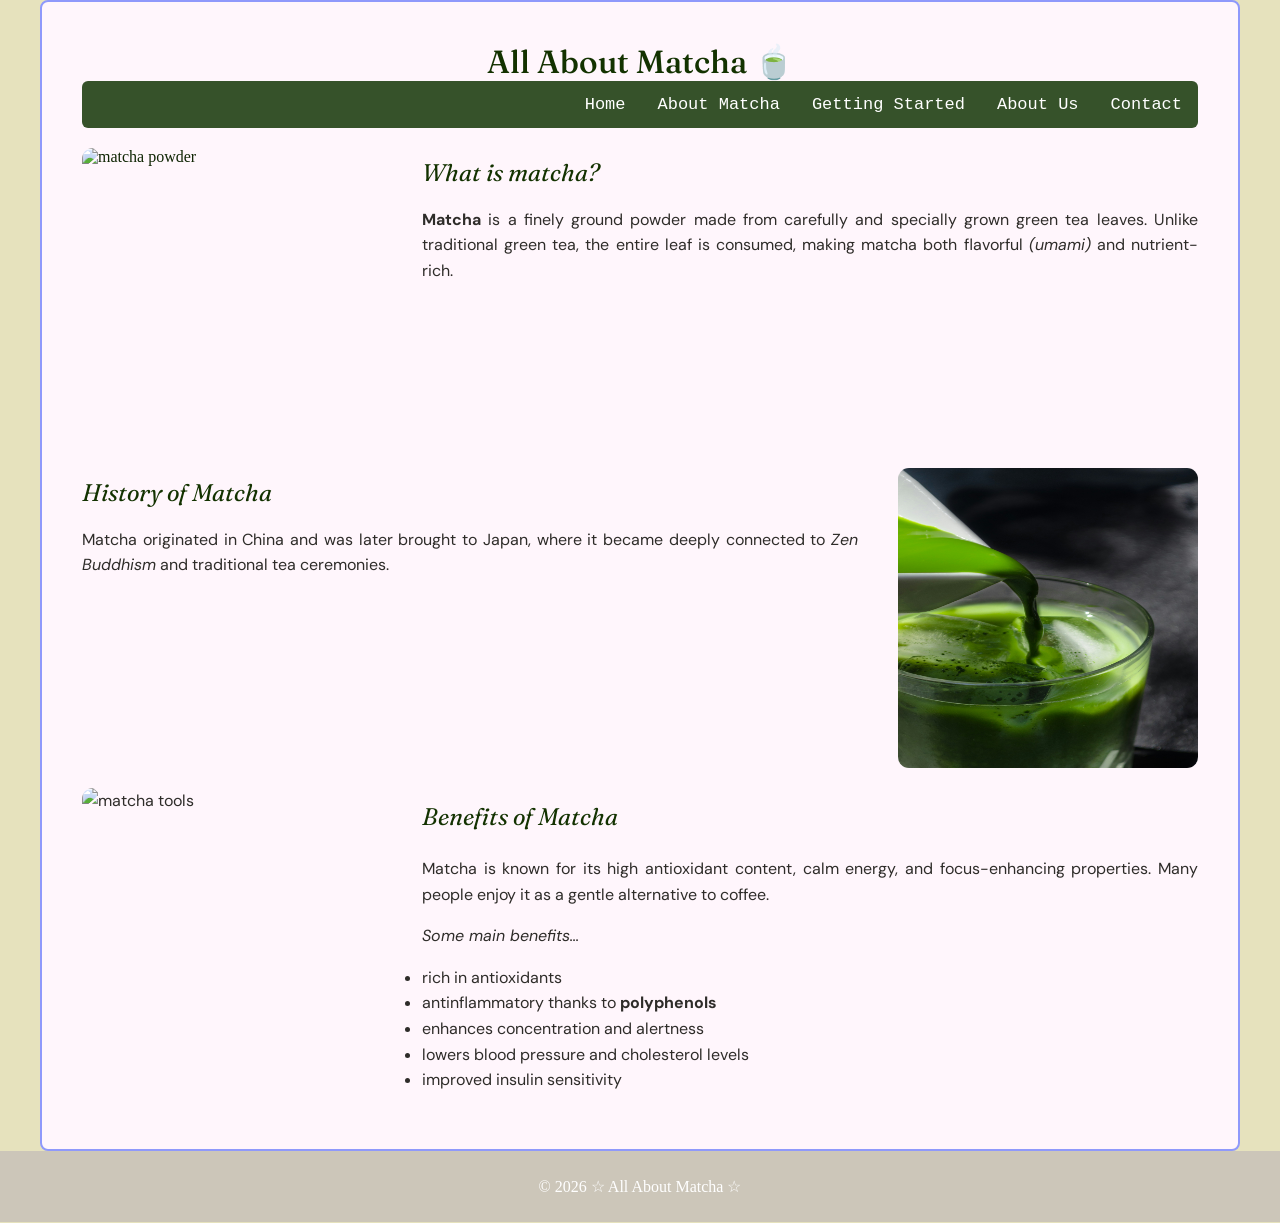
==== about-matcha.html @ 8c96eb94 "tables, lists, and js" ====
<!doctype html>
<html>
<head>
<meta charset="utf-8">
<title>All About Matcha ☆</title>
<link href="first.css" rel="stylesheet" type="text/css">
</head>

<!--source code for google font-->
<link rel="preconnect" href="https://fonts.googleapis.com">
<link rel="preconnect" href="https://fonts.gstatic.com" crossorigin>
<link href="https://fonts.googleapis.com/css2?family=Fraunces:ital,opsz,wght@0,9..144,100..900;1,9..144,100..900&display=swap" rel="stylesheet">
	
<link rel="preconnect" href="https://fonts.googleapis.com">
<link rel="preconnect" href="https://fonts.gstatic.com" crossorigin>
<link href="https://fonts.googleapis.com/css2?family=DM+Sans:ital,opsz,wght@0,9..40,100..1000;1,9..40,100..1000&display=swap" rel="stylesheet">

<body>
	
	<div id="container">
		
		<header>
			<h1>All About Matcha &#127861;</h1>
			
		<!--navigation bar-->
		<div class= "topnav">
			<a href="contact.html">Contact</a>
			<a href="about-us.html">About Us</a>
			<a href="getting-started.html">Getting Started</a>
			<a href="about-matcha.html">About Matcha</a>
			<a href="index.html">Home</a>
		</div>
		</header>
		
		<!--what is matcha?-->
		<section class="intro">
			<img class="img-left" src="images/matcha_powder.jpg" alt="matcha powder">
			<div class="text">
				<h2>What is matcha?</h2>
				<p>
					<strong>Matcha</strong> is a finely ground powder made from carefully and specially grown green tea leaves. 
					Unlike traditional green tea, the entire leaf is consumed, making matcha both flavorful <em>(umami)</em> and nutrient-rich.
				</p>
			</div>
			<div class="clear"></div>
		</section>
		
		<!--history-->
		<section class="history">
		<img class="img-right" src="images/pouring_matcha.jpg" alt="person pouring matcha into a cup">
			<div class="text">
				<h2>History of Matcha</h2>
				<p>
					Matcha originated in China and was later brought to Japan, where it became deeply connected to <em>Zen Buddhism</em> and 
					traditional tea ceremonies.
				</p>
			</div>
			<div class="clear"></div>
		</section>
		
		<!--benefits-->
		<section class="benefits">
		<img class="img-left" src="images/matcha_tools.jpg" alt="matcha tools" usemap="#benefits">
			<map name="benefits">
			<area shape="rect" coords="167,216,361,362" href="getting-started.html">
			</map>
			<div class="text">
				<h2>Benefits of Matcha</h2>
				<p>
					Matcha is known for its high antioxidant content, calm energy, and focus-enhancing properties.
					Many people enjoy it as a gentle alternative to coffee.
				</p>
				
				<ul class="benefits">
					<p><i>Some main benefits...</i></p>
					<li>rich in antioxidants</li>
					<li>antinflammatory thanks to <b>polyphenols</b></li>
					<li>enhances concentration and alertness</li>
					<li>lowers blood pressure and cholesterol levels</li>
					<li>improved insulin sensitivity</li>
				
				</ul>
			</div>
		</section>
		
	</div>
	
	<!--footer-->
		<footer>
			<p>&copy; 2026 ☆ All About Matcha ☆</p>
		</footer>
	
</body>
</html>
---- first.css ----
@charset "utf-8";
/* CSS Document */
*{
	box-sizing: border-box;
}
html, body {
  height: 100%;
  margin: 0;
}
body {
	background-color: #E6E2BD;
	color: #0F2503;	
}

/*containers*/
#container {
	width: 1200px;
	margin: 0 auto;
	background-color: #FFF6FC;
	border: 2px solid #8F99FB;
	border-radius: 8px;
	padding: 40px;
}

/*main heading*/
h1 {
	font-family: "Fraunces", serif;
  font-optical-sizing: auto;
  font-weight: 500;
  font-style: normal;
  font-variation-settings:
    "SOFT" 0,
    "WONK" 0;
	text-align: center;
	color: #133200;
}

.subtitle {
	font-family: "DM Sans", sans-serif;
  	font-optical-sizing: auto;
  	font-weight: 333px;
  	font-style: italic;
	color: #2E2C29;
}

/*headings*/
h2, h3 {
  font-family: "Fraunces", serif;
  font-optical-sizing: auto;
  font-weight: 390;
  font-style: italic;
  font-variation-settings:
    "SOFT" 0,
    "WONK" 0;
	text-align: left;
	color: #133200;
	padding-top: 10px
}

/*body paragraphs*/
section p {
  	font-family: "DM Sans", sans-serif;
  	font-optical-sizing: auto;
  	font-weight: 333px;
  	font-style: normal;
	line-height: 1.6;
	text-align: justify;
	color: #2E2C29;
}

/*header*/
header {
	font-family: "Andale Mono", monospace;
	text-align: center;
}

header > h1 {
	margin: 0;
}

.subtitle {
	color: #000000;
	display: none;
}

header:hover .subtitle {
    display: block;
}

/*navigation bar*/
.topnav {
  background-color: #36522A;
  overflow: hidden;
	border-radius: 6px;
}

.topnav a:link {
 	float: right;
 	color: #FFF;
 	text-align: center;
 	padding: 14px 16px;
 	text-decoration: none;
	font-family: "Andale Mono", monospace;
 	font-size: 17px;
}

/*change the color of links on hover */
.topnav a:hover {
  background-color: #8F99FB;
  color: #FFF;
}

/*add a color to the active/current link */
.topnav a:active {
  background-color: #0F2503;
  color: white;
}

/*how the link will look when visited*/
.topnav a:visited {
	color: #FFDCE2;
}


/*images (layout and size)*/
.img-left {
	float: left;
	width: 300px;
	height: 300px;
	margin-right: 40px;
	border-radius: 11px;
	border: hidden;
}

.img-right {
	float: right;
	width: 300px;
	height: 300px;
	margin-left: 40px;
	border-radius: 11px;
	border: hidden;	
}

/*benefits list*/
.benefits {
	font-family: "DM Sans", sans-serif;
  	font-optical-sizing: auto;
  	font-weight: 333px;
  	font-style: normal;
	line-height: 1.6;
	text-align: justify;
	color: #2E2C29;
}

/*footer*/
footer {
	position: relative;
    text-align: center;
    border-top: 2px;
    padding-top: 10px;
	padding-bottom: 10px;
    background-color: #CCC6B9;
    color: #FFF;
}

/*clear floats*/
.clear {
	clear: both;
}
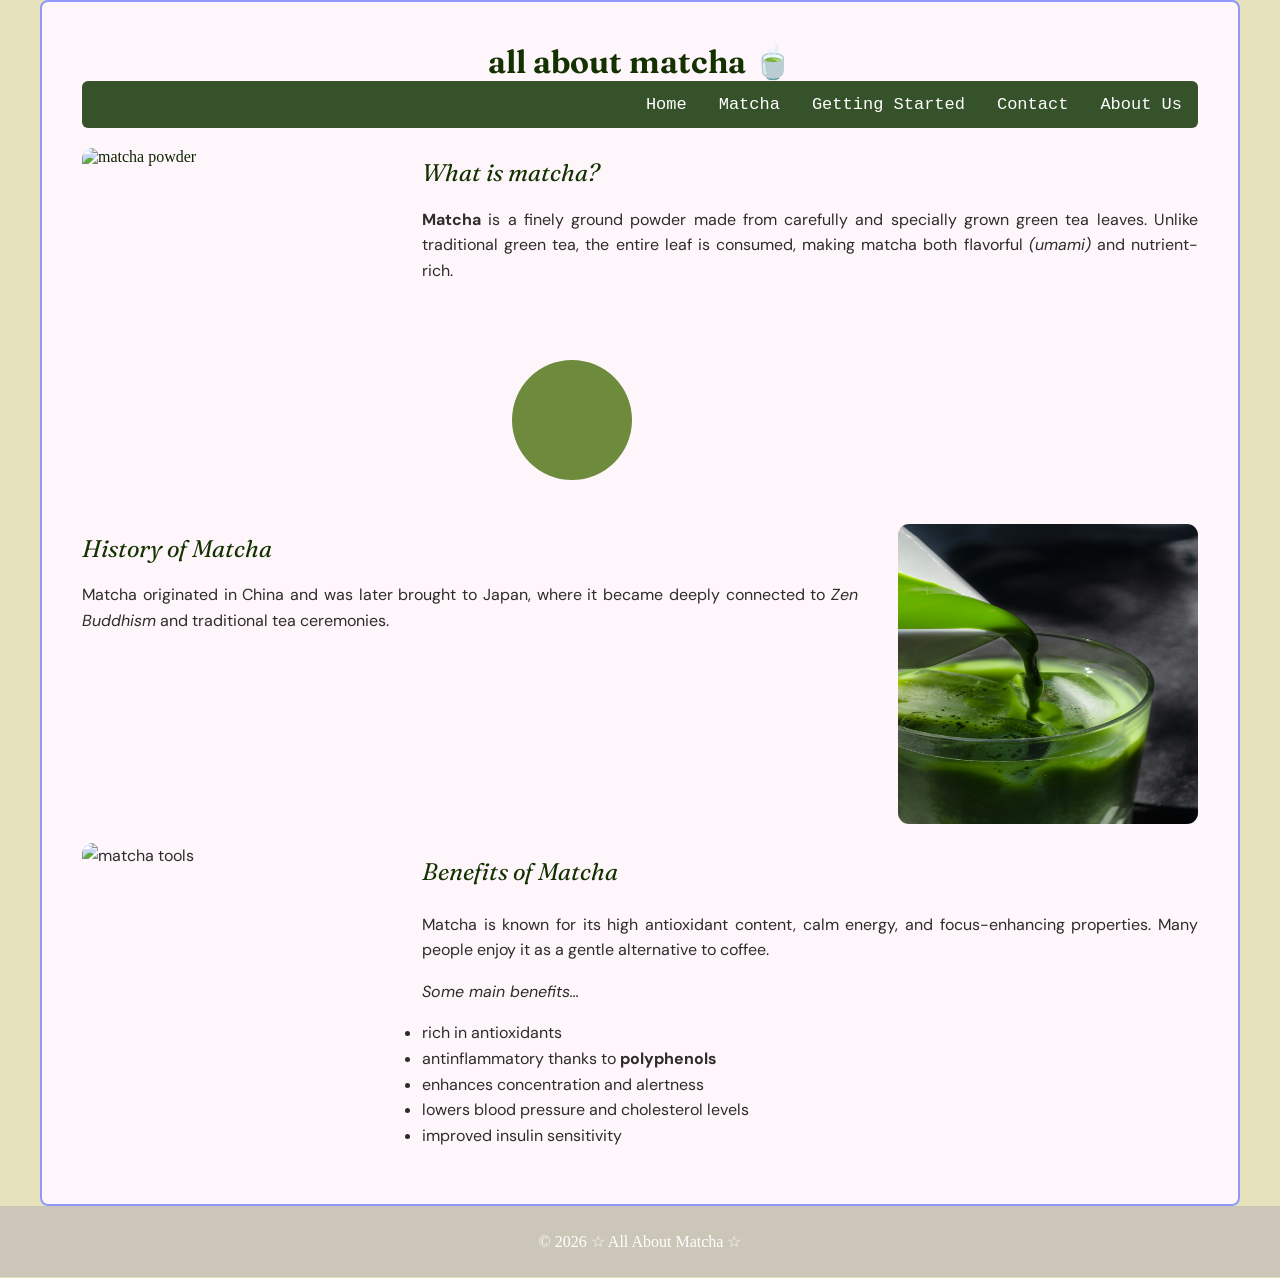
==== commit 23e55743: "form, media, and canvas added a contact form, some media, and a canvas shape" ====
--- a/about-matcha.html
+++ b/about-matcha.html
@@ -20,16 +20,17 @@
 	<div id="container">
 		
 		<header>
-			<h1>All About Matcha &#127861;</h1>
+			<h1>all about matcha &#127861;</h1>
 			
 		<!--navigation bar-->
 		<div class= "topnav">
+			<a href="index.html">Home</a>
+			<a href="about-matcha.html">Matcha</a>
+			<a href="getting-started.html">Getting Started</a>			
 			<a href="contact.html">Contact</a>
 			<a href="about-us.html">About Us</a>
-			<a href="getting-started.html">Getting Started</a>
-			<a href="about-matcha.html">About Matcha</a>
-			<a href="index.html">Home</a>
 		</div>
+			
 		</header>
 		
 		<!--what is matcha?-->
@@ -41,8 +42,12 @@
 					<strong>Matcha</strong> is a finely ground powder made from carefully and specially grown green tea leaves. 
 					Unlike traditional green tea, the entire leaf is consumed, making matcha both flavorful <em>(umami)</em> and nutrient-rich.
 				</p>
+				
+				<canvas id="matchaCanvas" width="300" height="200"></canvas>
+				
 			</div>
 			<div class="clear"></div>
+
 		</section>
 		
 		<!--history-->
@@ -90,5 +95,7 @@
 			<p>&copy; 2026 ☆ All About Matcha ☆</p>
 		</footer>
 	
+	<script src="matcha.js"></script>
+	
 </body>
 </html>
--- a/first.css
+++ b/first.css
@@ -26,21 +26,13 @@
 h1 {
 	font-family: "Fraunces", serif;
   font-optical-sizing: auto;
-  font-weight: 500;
+  font-weight: 650;
   font-style: normal;
   font-variation-settings:
     "SOFT" 0,
     "WONK" 0;
 	text-align: center;
 	color: #133200;
-}
-
-.subtitle {
-	font-family: "DM Sans", sans-serif;
-  	font-optical-sizing: auto;
-  	font-weight: 333px;
-  	font-style: italic;
-	color: #2E2C29;
 }
 
 /*headings*/
@@ -89,9 +81,14 @@
 
 /*navigation bar*/
 .topnav {
-  background-color: #36522A;
-  overflow: hidden;
+ 	background-color: #36522A;
+ 	overflow: hidden;
+	margin-left: auto;
 	border-radius: 6px;
+	
+	
+	display: flex;
+ 	justify-content: flex-end;
 }
 
 .topnav a:link {
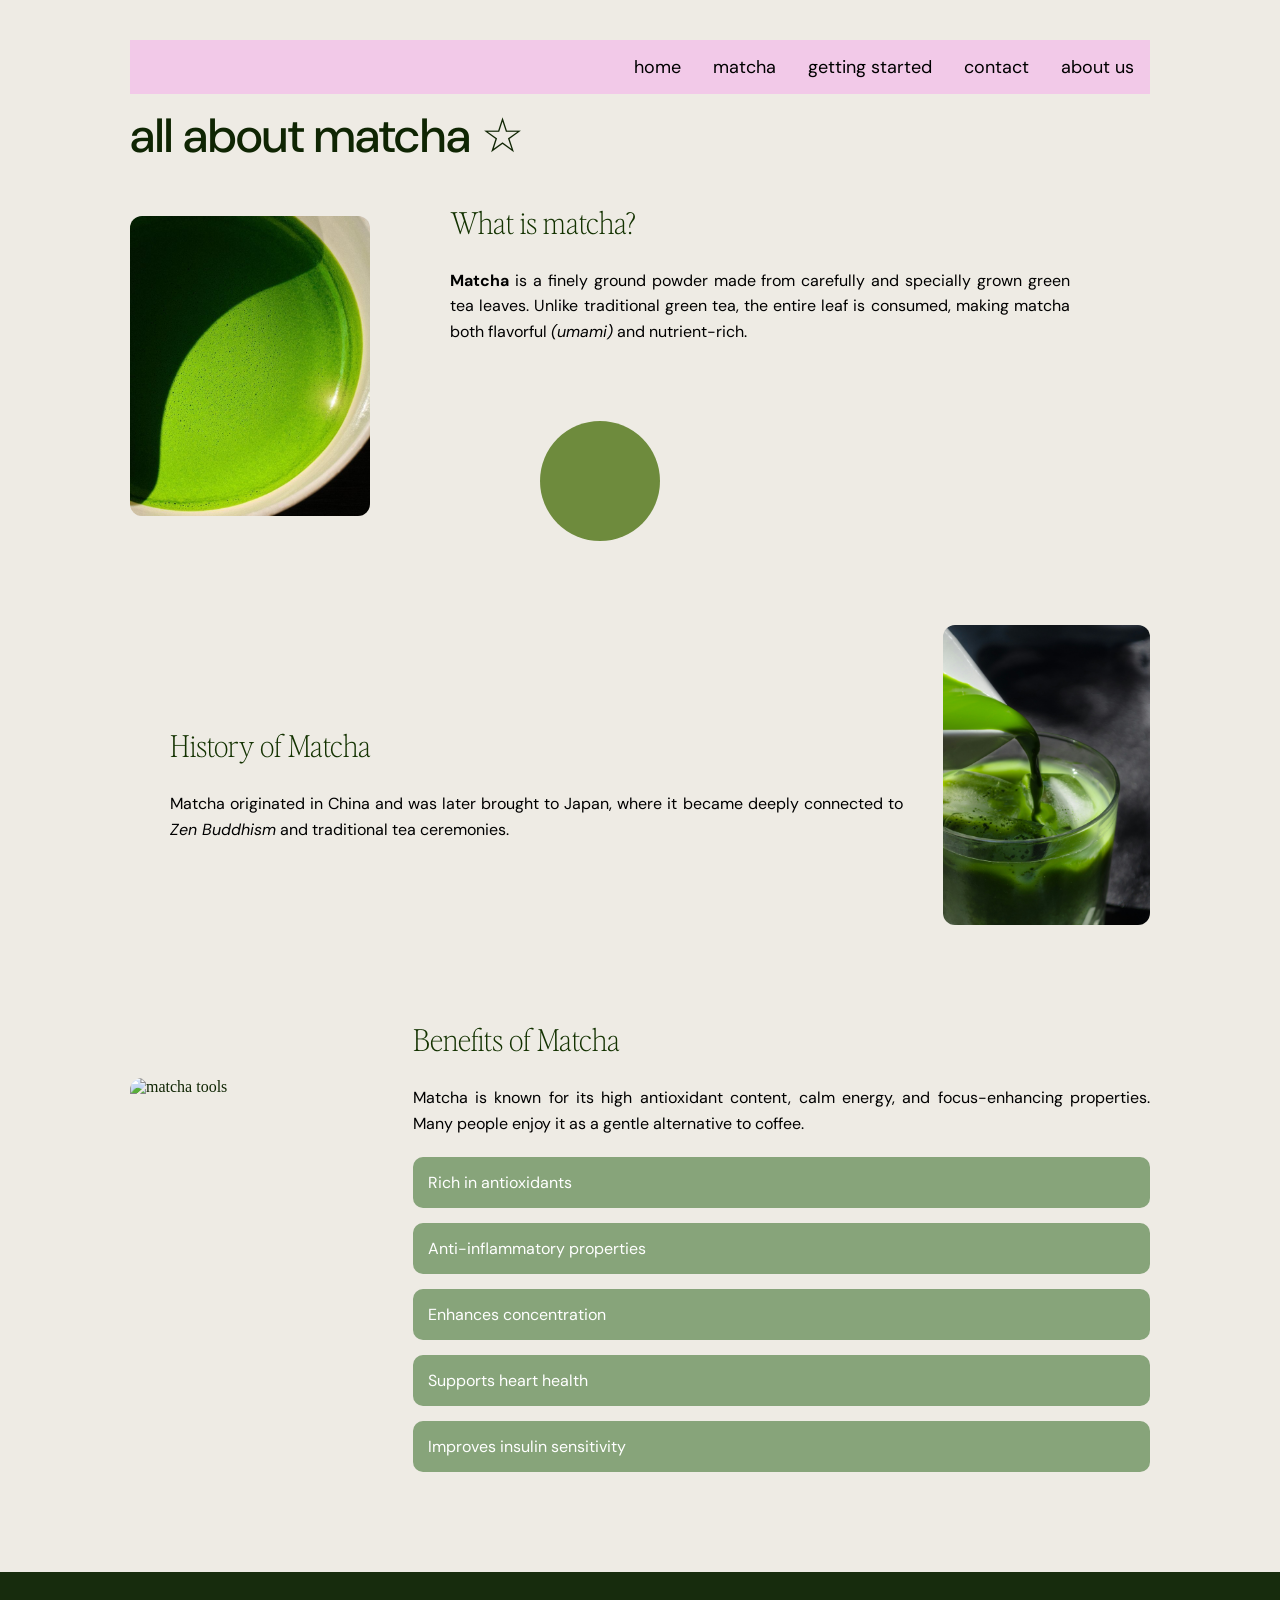
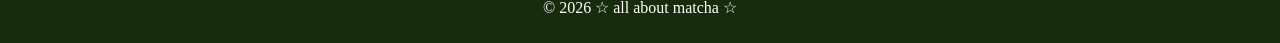
==== commit 264dd4dc: "api's and queries responsiveness, media queries, api's, and visual design/layout" ====
--- a/about-matcha.html
+++ b/about-matcha.html
@@ -2,7 +2,7 @@
 <html>
 <head>
 <meta charset="utf-8">
-<title>All About Matcha ☆</title>
+<title>all about matcha ☆</title>
 <link href="first.css" rel="stylesheet" type="text/css">
 </head>
 
@@ -20,22 +20,23 @@
 	<div id="container">
 		
 		<header>
-			<h1>all about matcha &#127861;</h1>
 			
 		<!--navigation bar-->
 		<div class= "topnav">
-			<a href="index.html">Home</a>
-			<a href="about-matcha.html">Matcha</a>
-			<a href="getting-started.html">Getting Started</a>			
-			<a href="contact.html">Contact</a>
-			<a href="about-us.html">About Us</a>
+			<a href="index.html">home</a>
+			<a href="about-matcha.html">matcha</a>
+			<a href="getting-started.html">getting started</a>			
+			<a href="contact.html">contact</a>
+			<a href="about-us.html">about us</a>
 		</div>
+			
+			<h1>all about matcha ☆</h1>
 			
 		</header>
 		
 		<!--what is matcha?-->
 		<section class="intro">
-			<img class="img-left" src="images/matcha_powder.jpg" alt="matcha powder">
+			<img class="img-left" src="images/beautiful-matcha.jpg" alt="matcha microfoam">
 			<div class="text">
 				<h2>What is matcha?</h2>
 				<p>
@@ -64,7 +65,7 @@
 		</section>
 		
 		<!--benefits-->
-		<section class="benefits">
+		<section class="benefits-section">
 		<img class="img-left" src="images/matcha_tools.jpg" alt="matcha tools" usemap="#benefits">
 			<map name="benefits">
 			<area shape="rect" coords="167,216,361,362" href="getting-started.html">
@@ -76,15 +77,14 @@
 					Many people enjoy it as a gentle alternative to coffee.
 				</p>
 				
-				<ul class="benefits">
-					<p><i>Some main benefits...</i></p>
-					<li>rich in antioxidants</li>
-					<li>antinflammatory thanks to <b>polyphenols</b></li>
-					<li>enhances concentration and alertness</li>
-					<li>lowers blood pressure and cholesterol levels</li>
-					<li>improved insulin sensitivity</li>
-				
-				</ul>
+				<div class="benefits-grid">
+  					<div class="benefit-card">Rich in antioxidants</div>
+  					<div class="benefit-card">Anti-inflammatory properties</div>
+  					<div class="benefit-card">Enhances concentration</div>
+  					<div class="benefit-card">Supports heart health</div>
+  					<div class="benefit-card">Improves insulin sensitivity</div>
+				</div>
+
 			</div>
 		</section>
 		
@@ -92,7 +92,7 @@
 	
 	<!--footer-->
 		<footer>
-			<p>&copy; 2026 ☆ All About Matcha ☆</p>
+			<p>&copy; 2026 ☆ all about matcha ☆</p>
 		</footer>
 	
 	<script src="matcha.js"></script>
--- a/first.css
+++ b/first.css
@@ -1,5 +1,10 @@
 @charset "utf-8";
 /* CSS Document */
+
+/*custom font*/
+ @font-face { font-family: "Editors Note Text"; src: url("fonts/Editor'sNoteText-Thin.otf"); } 
+ @font-face { font-family: "Editors Note Text"; font-weight: thin; src: url("fonts/Editor'sNoteText-Thin.otf");}
+
 *{
 	box-sizing: border-box;
 }
@@ -8,39 +13,37 @@
   margin: 0;
 }
 body {
-	background-color: #E6E2BD;
+	background-color: #EEEBE4;
 	color: #0F2503;	
 }
 
 /*containers*/
 #container {
-	width: 1200px;
+	max-width: 1100px;
 	margin: 0 auto;
-	background-color: #FFF6FC;
-	border: 2px solid #8F99FB;
+	background-color: transparent;
+	border: none;
 	border-radius: 8px;
 	padding: 40px;
 }
 
 /*main heading*/
 h1 {
-	font-family: "Fraunces", serif;
+	font-family: "DM Sans", sans-serif;
   font-optical-sizing: auto;
-  font-weight: 650;
+  font-weight: 500;
   font-style: normal;
-  font-variation-settings:
-    "SOFT" 0,
-    "WONK" 0;
-	text-align: center;
-	color: #133200;
+	text-align: left;
+	padding-top: 10px
 }
 
 /*headings*/
 h2, h3 {
-  font-family: "Fraunces", serif;
+  font-family: "Editors Note Text", "Fraunces", serif;
   font-optical-sizing: auto;
   font-weight: 390;
-  font-style: italic;
+  font-style: normal;
+	font-size: 30px;
   font-variation-settings:
     "SOFT" 0,
     "WONK" 0;
@@ -57,7 +60,7 @@
   	font-style: normal;
 	line-height: 1.6;
 	text-align: justify;
-	color: #2E2C29;
+	color: black;
 }
 
 /*header*/
@@ -81,30 +84,30 @@
 
 /*navigation bar*/
 .topnav {
- 	background-color: #36522A;
+ 	background-color: #F2C9E8;
  	overflow: hidden;
 	margin-left: auto;
-	border-radius: 6px;
+	border-radius: none;
 	
 	
 	display: flex;
+	flex-direction: row;
  	justify-content: flex-end;
 }
 
 .topnav a:link {
- 	float: right;
- 	color: #FFF;
+ 	color: black;
  	text-align: center;
- 	padding: 14px 16px;
+ 	padding: 15px 16px;
  	text-decoration: none;
-	font-family: "Andale Mono", monospace;
- 	font-size: 17px;
+	font-family: "DM Sans", sans-serif;
+ 	font-size: 18px;
 }
 
 /*change the color of links on hover */
 .topnav a:hover {
-  background-color: #8F99FB;
-  color: #FFF;
+	color: black;
+	text-decoration: underline;
 }
 
 /*add a color to the active/current link */
@@ -115,39 +118,48 @@
 
 /*how the link will look when visited*/
 .topnav a:visited {
-	color: #FFDCE2;
-}
-
-
-/*images (layout and size)*/
-.img-left {
-	float: left;
+	color: black;
+	text-decoration: underline;
+}
+
+/*images and text (layout and size)*/
+.intro,
+.history,
+.benefits-section {
+	display: flex;
+	align-items: center;
+	gap: 40px;
+	margin-bottom: 60px;
+}
+
+.history {
+	flex-direction: row-reverse;
+}
+
+.intro img,
+.history img,
+.benefits-section img {
 	width: 300px;
 	height: 300px;
-	margin-right: 40px;
-	border-radius: 11px;
-	border: hidden;
-}
-
-.img-right {
-	float: right;
-	width: 300px;
-	height: 300px;
-	margin-left: 40px;
-	border-radius: 11px;
-	border: hidden;	
+	border-radius: 12px;
 }
 
 /*benefits list*/
-.benefits {
+.benefits-grid {
+	display: flex;
+	flex-direction: column;   /* COLUMN layout */
+	gap: 15px;
+	margin-top: 20px;
+}
+
+.benefit-card {
+	background-color: #87A47A;
+	color: white;
+	padding: 15px;
+	border-radius: 10px;
 	font-family: "DM Sans", sans-serif;
-  	font-optical-sizing: auto;
-  	font-weight: 333px;
-  	font-style: normal;
-	line-height: 1.6;
-	text-align: justify;
-	color: #2E2C29;
-}
+}
+
 
 /*footer*/
 footer {
@@ -156,9 +168,53 @@
     border-top: 2px;
     padding-top: 10px;
 	padding-bottom: 10px;
-    background-color: #CCC6B9;
+    background-color: #172C0D;
     color: #FFF;
 }
+
+/*mobile query*/
+@media (max-width: 600px) {
+  .topnav {
+    flex-direction: column;
+    align-items: center;
+    gap: 10px;
+  }
+
+  h1 {
+    font-size: 28px;
+  }
+
+  .img-center {
+    width: 100%;
+    height: auto;
+  }
+}
+
+/*tablet query*/
+@media (min-width: 768px) {
+  .intro {
+    flex-direction: row;
+    justify-content: center;
+    gap: 40px;
+    text-align: left;
+  }
+
+  .cta-heading {
+    justify-content: flex-start;
+  }
+}
+
+/*laptop or desktop query*/
+@media (min-width: 1024px) {
+  h1 {
+    font-size: 48px;
+  }
+
+  .intro {
+    gap: 80px;
+  }
+}
+
 
 /*clear floats*/
 .clear {
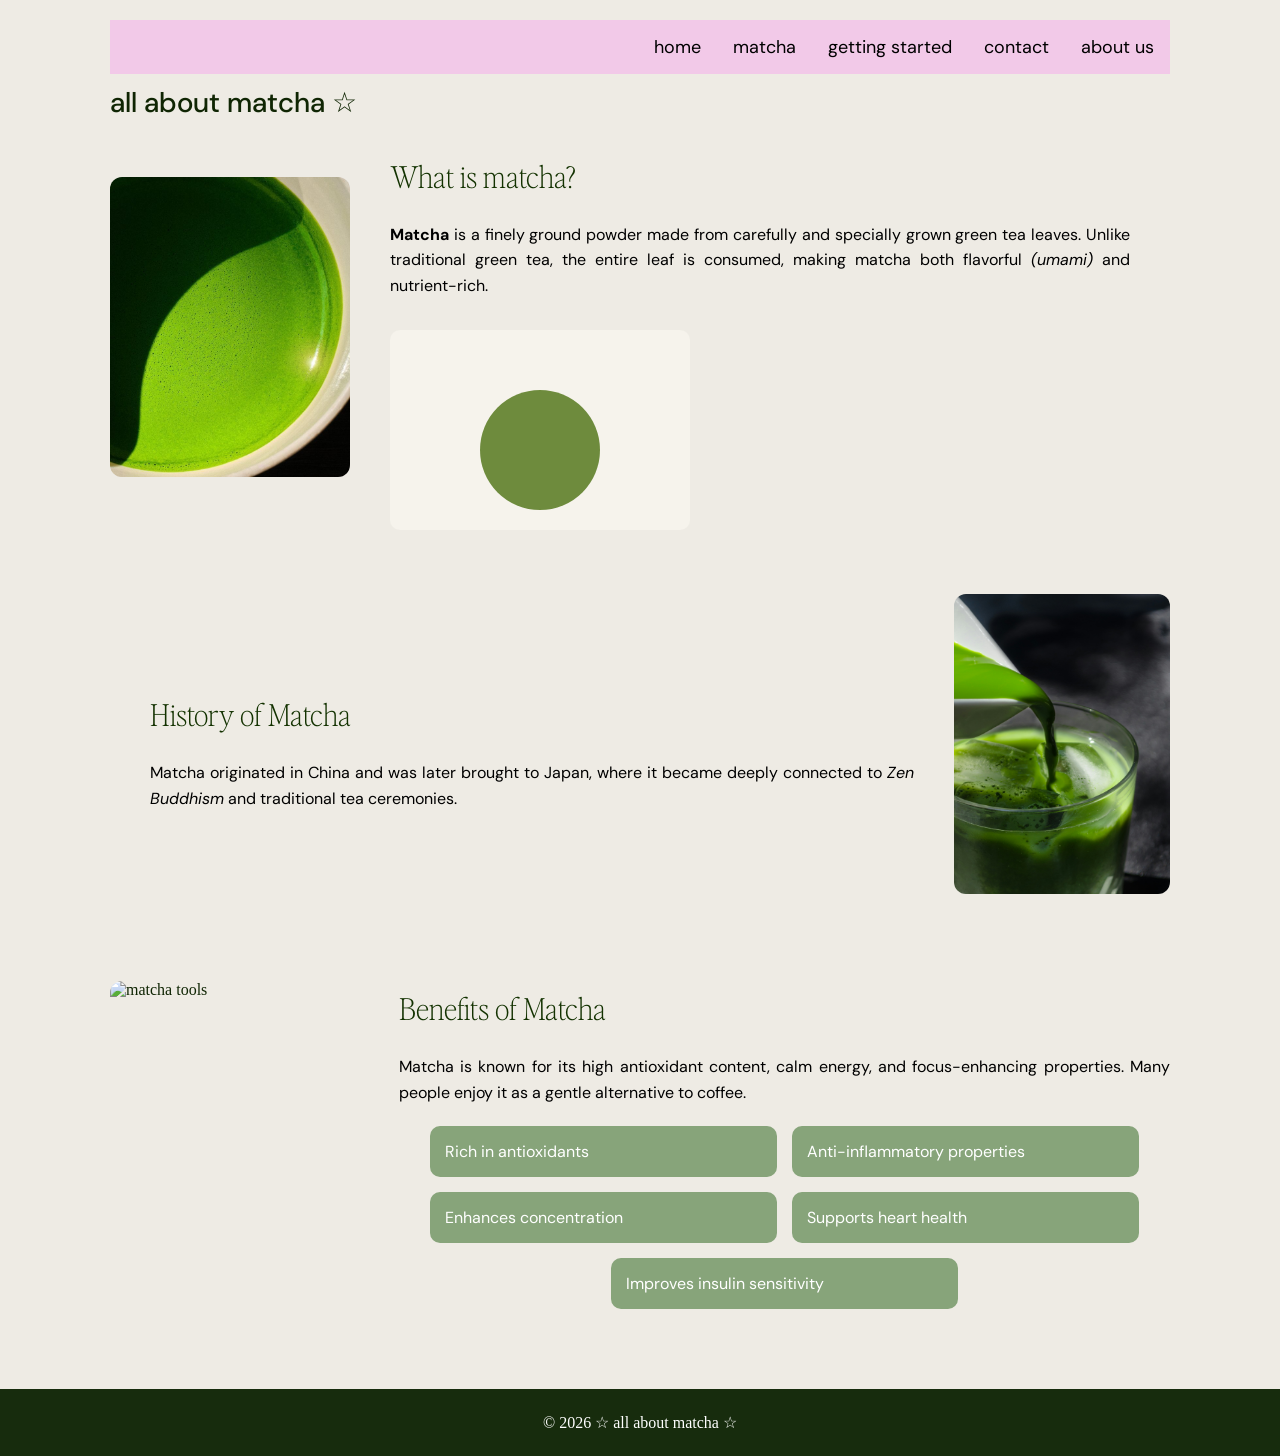
==== commit c116f965: "non-responsive fix some minor changes in layout and responsiveness that make a HUGE difference" ====
--- a/about-matcha.html
+++ b/about-matcha.html
@@ -2,6 +2,7 @@
 <html>
 <head>
 <meta charset="utf-8">
+	<meta name="viewport" content="width=device-width, initial-scale=1.0">
 <title>all about matcha ☆</title>
 <link href="first.css" rel="stylesheet" type="text/css">
 </head>
--- a/first.css
+++ b/first.css
@@ -24,7 +24,13 @@
 	background-color: transparent;
 	border: none;
 	border-radius: 8px;
-	padding: 40px;
+	padding: 20px;
+}
+
+canvas {
+  margin-top: 15px;
+  border-radius: 10px;
+  background-color: #F6F3EC;
 }
 
 /*main heading*/
@@ -166,19 +172,34 @@
 	position: relative;
     text-align: center;
     border-top: 2px;
-    padding-top: 10px;
-	padding-bottom: 10px;
+    padding-top: 8px;
+	padding-bottom: 8px;
     background-color: #172C0D;
     color: #FFF;
 }
 
 /*mobile query*/
 @media (max-width: 600px) {
-  .topnav {
+   .intro,
+  .history,
+  .benefits-section {
     flex-direction: column;
-    align-items: center;
-    gap: 10px;
-  }
+    text-align: center;
+  }
+
+  .intro img,
+  .history img,
+  .benefits-section img {
+    width: 100%;
+    height: auto;
+  }
+}
+
+@media (max-width: 600px) {
+  #container {
+    padding: 20px;
+  }
+}
 
   h1 {
     font-size: 28px;
@@ -186,9 +207,9 @@
 
   .img-center {
     width: 100%;
-    height: auto;
-  }
-}
+	max-width: 300px;
+	height: auto;
+  }
 
 /*tablet query*/
 @media (min-width: 768px) {
@@ -205,16 +226,29 @@
 }
 
 /*laptop or desktop query*/
-@media (min-width: 1024px) {
-  h1 {
-    font-size: 48px;
-  }
-
-  .intro {
-    gap: 80px;
-  }
-}
-
+@media (min-width: 768px) {
+  .benefits-grid {
+    flex-direction: row;
+    flex-wrap: wrap;
+    justify-content: center;
+  }
+
+  .benefit-card {
+    width: 45%;
+  }
+}
+
+@media (max-width: 600px) {
+  .topnav {
+    flex-direction: column;
+    align-items: center;
+  }
+
+  .topnav a {
+    padding: 10px;
+    width: 100%;
+  }
+}
 
 /*clear floats*/
 .clear {
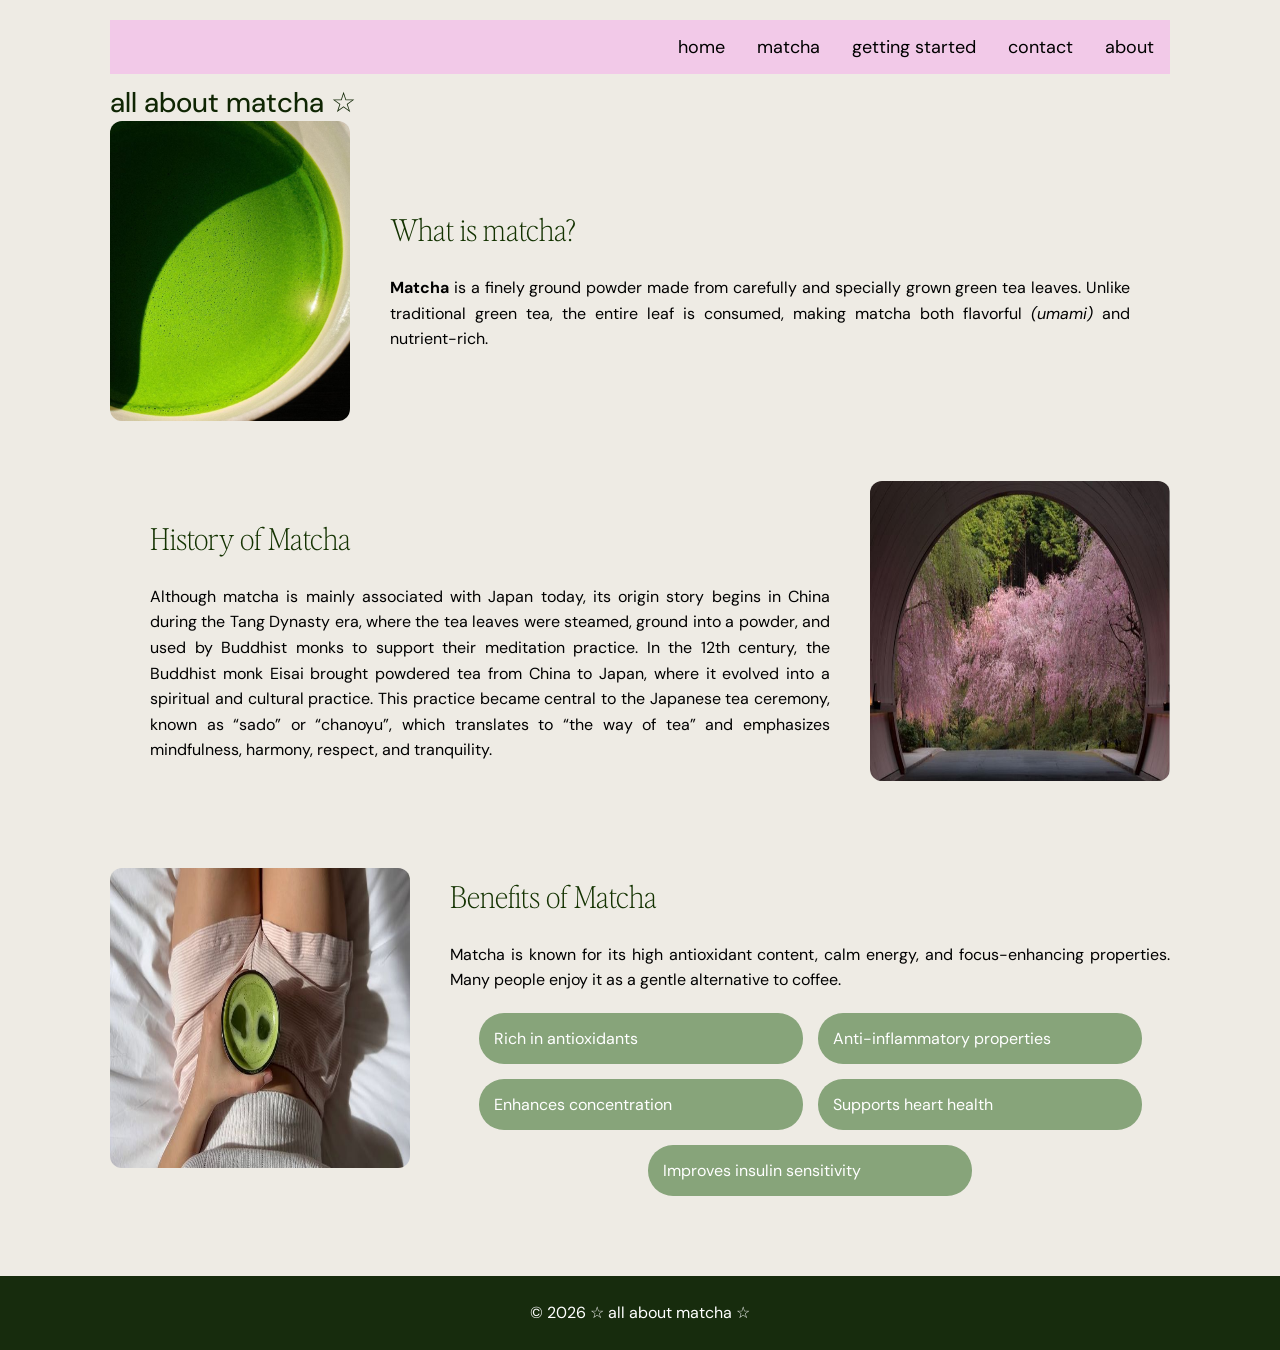
==== commit c8ae4179: "final draft 1 edited contact page and created about page." ====
--- a/about-matcha.html
+++ b/about-matcha.html
@@ -28,7 +28,7 @@
 			<a href="about-matcha.html">matcha</a>
 			<a href="getting-started.html">getting started</a>			
 			<a href="contact.html">contact</a>
-			<a href="about-us.html">about us</a>
+			<a href="about-us.html">about</a>
 		</div>
 			
 			<h1>all about matcha ☆</h1>
@@ -37,15 +37,13 @@
 		
 		<!--what is matcha?-->
 		<section class="intro">
-			<img class="img-left" src="images/beautiful-matcha.jpg" alt="matcha microfoam">
+			<img class="split-image" src="images/beautiful-matcha.jpg" alt="matcha microfoam">
 			<div class="text">
 				<h2>What is matcha?</h2>
 				<p>
 					<strong>Matcha</strong> is a finely ground powder made from carefully and specially grown green tea leaves. 
 					Unlike traditional green tea, the entire leaf is consumed, making matcha both flavorful <em>(umami)</em> and nutrient-rich.
 				</p>
-				
-				<canvas id="matchaCanvas" width="300" height="200"></canvas>
 				
 			</div>
 			<div class="clear"></div>
@@ -54,12 +52,11 @@
 		
 		<!--history-->
 		<section class="history">
-		<img class="img-right" src="images/pouring_matcha.jpg" alt="person pouring matcha into a cup">
+		<img class="split-image" src="images/jp-garden.jpg" alt="cherry blossom garden">
 			<div class="text">
 				<h2>History of Matcha</h2>
 				<p>
-					Matcha originated in China and was later brought to Japan, where it became deeply connected to <em>Zen Buddhism</em> and 
-					traditional tea ceremonies.
+					Although matcha is mainly associated with Japan today, its origin story begins in China during the Tang Dynasty era, where the tea leaves were steamed, ground into a powder, and used by Buddhist monks to support their meditation practice. In the 12th century, the Buddhist monk Eisai brought powdered tea from China to Japan, where it evolved into a spiritual and cultural practice.  This practice became central to the Japanese tea ceremony, known as “sado” or “chanoyu”, which translates to “the way of tea” and emphasizes mindfulness, harmony, respect, and tranquility. 
 				</p>
 			</div>
 			<div class="clear"></div>
@@ -67,10 +64,9 @@
 		
 		<!--benefits-->
 		<section class="benefits-section">
-		<img class="img-left" src="images/matcha_tools.jpg" alt="matcha tools" usemap="#benefits">
-			<map name="benefits">
-			<area shape="rect" coords="167,216,361,362" href="getting-started.html">
-			</map>
+			
+		<img class="spli-image" src="images/morning-matcha.jpg" alt="morning matcha" usemap="#benefits">
+			
 			<div class="text">
 				<h2>Benefits of Matcha</h2>
 				<p>
--- a/first.css
+++ b/first.css
@@ -37,7 +37,7 @@
 h1 {
 	font-family: "DM Sans", sans-serif;
   font-optical-sizing: auto;
-  font-weight: 500;
+  font-weight: 450;
   font-style: normal;
 	text-align: left;
 	padding-top: 10px
@@ -62,7 +62,7 @@
 section p {
   	font-family: "DM Sans", sans-serif;
   	font-optical-sizing: auto;
-  	font-weight: 333px;
+  	font-weight: 300px;
   	font-style: normal;
 	line-height: 1.6;
 	text-align: justify;
@@ -91,14 +91,11 @@
 /*navigation bar*/
 .topnav {
  	background-color: #F2C9E8;
- 	overflow: hidden;
-	margin-left: auto;
-	border-radius: none;
-	
 	
 	display: flex;
-	flex-direction: row;
  	justify-content: flex-end;
+	margin: 0;
+	padding: 0;
 }
 
 .topnav a:link {
@@ -150,6 +147,26 @@
 	border-radius: 12px;
 }
 
+.split {
+  display: flex;
+  align-items: center;
+  justify-content: space-between;
+  gap: 60px;
+  padding: 80px 20px;
+  max-width: 1100px;
+  margin: 0 auto;
+}
+
+.split img {
+  width: 100%;
+  max-width: 350px;
+  border-radius: 25px;
+}
+
+.split.reverse {
+  flex-direction: row-reverse;
+}
+
 /*benefits list*/
 .benefits-grid {
 	display: flex;
@@ -162,10 +179,20 @@
 	background-color: #87A47A;
 	color: white;
 	padding: 15px;
-	border-radius: 10px;
+	border-radius: 25px;
 	font-family: "DM Sans", sans-serif;
 }
 
+p {
+  	font-family: "DM Sans", sans-serif;
+  	font-optical-sizing: auto;
+	font-weight: 400;
+  	font-style: normal;
+	font-size: 16px;
+	line-height: 1.6;
+	text-align: center;
+	color: white;
+}
 
 /*footer*/
 footer {
@@ -178,6 +205,13 @@
     color: #FFF;
 }
 
+.footer {
+	color: white;
+	text-align: center;
+	padding-top: 10px;
+	padding-bottom: 10px;
+}
+
 /*mobile query*/
 @media (max-width: 600px) {
    .intro,
@@ -226,7 +260,7 @@
 }
 
 /*laptop or desktop query*/
-@media (min-width: 768px) {
+@media (min-width: 1024px) {
   .benefits-grid {
     flex-direction: row;
     flex-wrap: wrap;
